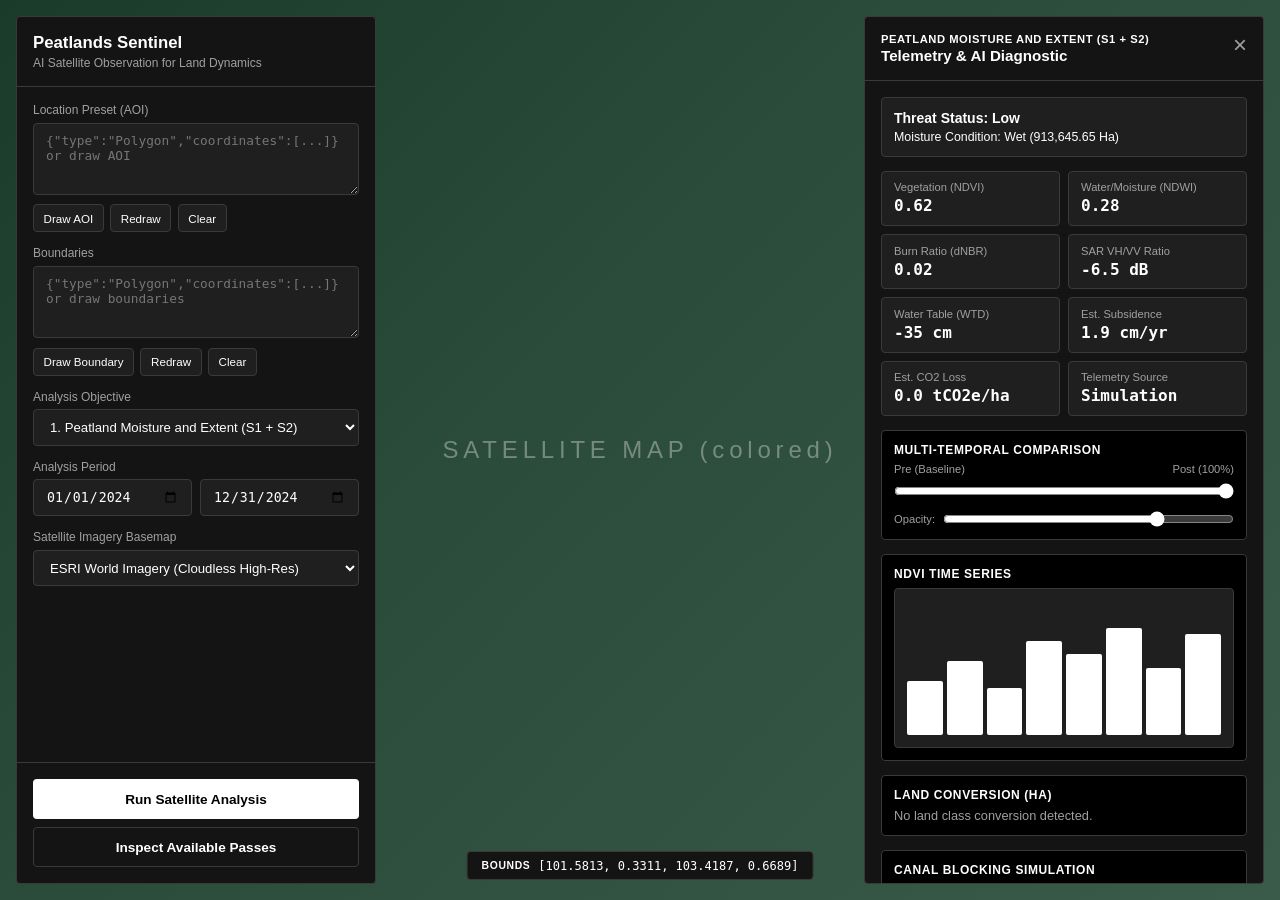
==== docs/design-mockup.html @ 5c0fe26b "docs: add frontend redesign mockup (monochrome dashboard)" ====
<!DOCTYPE html>
<html lang="en">
<head>
  <meta charset="utf-8" />
  <meta name="viewport" content="width=device-width, initial-scale=1" />
  <title>Peatlands Sentinel - Design Mockup</title>
  <style>
    :root {
      --bg: #000000;
      --panel: #141414;
      --subtle: #1f1f1f;
      --border: #3a3a3a;
      --text: #ffffff;
      --muted: #a0a0a0;
      --radius: 4px;
    }
    * { box-sizing: border-box; margin: 0; padding: 0; }
    html, body { height: 100%; width: 100%; font-family: -apple-system, BlinkMacSystemFont, "Segoe UI", Roboto, Arial, sans-serif; background: var(--bg); color: var(--text); overflow: hidden; }

    /* hide scrollbars */
    * { scrollbar-width: none; -ms-overflow-style: none; }
    *::-webkit-scrollbar { display: none; width: 0; height: 0; }

    .viewport { position: relative; width: 100vw; height: 100vh; overflow: hidden; }
    .map { position: absolute; inset: 0; z-index: 1; background: linear-gradient(135deg, #1a3a2a 0%, #2a4a3a 40%, #3a5a4a 100%); }
    .map::after { content: "SATELLITE MAP (colored)"; position: absolute; top: 50%; left: 50%; transform: translate(-50%, -50%); color: rgba(255,255,255,0.35); font-size: 1.5rem; letter-spacing: 0.2em; }

    .sidebar { position: absolute; top: 1rem; left: 1rem; bottom: 1rem; width: 360px; max-width: calc(100vw - 2rem); z-index: 20; background: var(--panel); border: 1px solid var(--border); border-radius: var(--radius); display: flex; flex-direction: column; overflow: hidden; }
    .sidebar-header { padding: 1rem; border-bottom: 1px solid var(--border); }
    .sidebar-title { font-size: 1.05rem; font-weight: 700; }
    .sidebar-sub { font-size: 0.75rem; color: var(--muted); margin-top: 0.2rem; }
    .sidebar-body { padding: 1rem; display: flex; flex-direction: column; gap: 0.875rem; overflow-y: auto; flex: 1; }
    .section { display: flex; flex-direction: column; gap: 0.35rem; }
    .label { font-size: 0.75rem; font-weight: 500; color: var(--muted); }
    .textarea { width: 100%; min-height: 72px; background: var(--subtle); border: 1px solid var(--border); color: var(--text); border-radius: var(--radius); padding: 0.55rem 0.75rem; font-size: 0.8rem; font-family: ui-monospace, monospace; resize: vertical; }
    .row { display: flex; gap: 0.5rem; align-items: center; }
    .input { width: 100%; background: var(--subtle); border: 1px solid var(--border); color: var(--text); border-radius: var(--radius); padding: 0.55rem 0.75rem; font-size: 0.825rem; }
    .select { width: 100%; background: var(--subtle); border: 1px solid var(--border); color: var(--text); border-radius: var(--radius); padding: 0.55rem 0.75rem; font-size: 0.825rem; }
    .btn-row { display: flex; gap: 0.4rem; margin-top: 0.25rem; }
    .btn { display: inline-flex; align-items: center; justify-content: center; min-height: 40px; padding: 0 1rem; font-size: 0.85rem; font-weight: 600; border-radius: var(--radius); border: none; cursor: pointer; }
    .btn-primary { background: #ffffff; color: #000000; }
    .btn-outline { background: transparent; color: var(--text); border: 1px solid var(--border); }
    .btn-sm { min-height: 28px; padding: 0 0.6rem; font-size: 0.725rem; background: var(--subtle); color: var(--text); border: 1px solid var(--border); border-radius: var(--radius); cursor: pointer; }
    .sidebar-footer { padding: 1rem; border-top: 1px solid var(--border); display: flex; flex-direction: column; gap: 0.5rem; }

    .drawer { position: absolute; top: 1rem; right: 1rem; bottom: 1rem; width: 400px; max-width: calc(100vw - 2rem); z-index: 20; background: var(--panel); border: 1px solid var(--border); border-radius: var(--radius); display: flex; flex-direction: column; overflow: hidden; }
    .drawer-header { display: flex; justify-content: space-between; align-items: flex-start; padding: 1rem; border-bottom: 1px solid var(--border); }
    .drawer-tag { font-size: 0.7rem; text-transform: uppercase; font-weight: 700; letter-spacing: 0.05em; color: var(--text); }
    .drawer-heading { font-size: 0.95rem; font-weight: 600; margin-top: 0.15rem; }
    .close-btn { background: none; border: none; color: var(--muted); font-size: 1.5rem; line-height: 1; cursor: pointer; }
    .drawer-body { padding: 1rem; display: flex; flex-direction: column; gap: 0.875rem; overflow-y: auto; flex: 1; }
    .status-banner { padding: 0.75rem; border-radius: var(--radius); background: var(--subtle); border: 1px solid var(--border); }
    .status-title { font-size: 0.875rem; font-weight: 700; }
    .status-sub { font-size: 0.775rem; color: var(--text); margin-top: 0.2rem; }
    .stats { display: grid; grid-template-columns: 1fr 1fr; gap: 0.5rem; }
    .stat { background: var(--subtle); border: 1px solid var(--border); border-radius: var(--radius); padding: 0.6rem 0.75rem; }
    .stat-label { font-size: 0.7rem; color: var(--muted); }
    .stat-value { font-size: 1rem; font-weight: 700; font-family: var(--font-mono, monospace); margin-top: 0.2rem; }
    .block { background: var(--bg); border: 1px solid var(--border); border-radius: var(--radius); padding: 0.75rem; }
    .block-title { font-size: 0.75rem; text-transform: uppercase; letter-spacing: 0.05em; font-weight: 600; margin-bottom: 0.4rem; }
    .block-text { font-size: 0.8rem; line-height: 1.45; color: var(--text); }
    .list { list-style: square; padding-left: 1.25rem; margin-top: 0.35rem; font-size: 0.775rem; color: #d4d4d4; display: flex; flex-direction: column; gap: 0.25rem; }
    .chart { background: var(--subtle); border: 1px solid var(--border); border-radius: var(--radius); padding: 0.75rem; height: 160px; display: flex; align-items: flex-end; gap: 4px; }
    .chart-bar { flex: 1; background: #ffffff; border-radius: 2px; min-height: 4px; }
    .history { background: var(--subtle); border: 1px solid var(--border); border-radius: var(--radius); padding: 0.65rem 0.75rem; display: flex; flex-direction: column; gap: 0.4rem; font-size: 0.75rem; }
    .pass-status { font-size: 0.75rem; color: var(--muted); padding: 0.25rem 0; }
    .coords-pill { position: absolute; bottom: 1.25rem; left: 50%; transform: translateX(-50%); z-index: 20; background: var(--panel); border: 1px solid var(--border); padding: 0.4rem 0.875rem; border-radius: var(--radius); display: flex; align-items: center; gap: 0.5rem; pointer-events: none; font-size: 0.75rem; }

    @media (max-width: 900px) {
      .sidebar, .drawer { position: absolute; top: auto; bottom: 1rem; left: 0.5rem; right: 0.5rem; width: auto; max-height: 50vh; }
      .drawer { right: 0.5rem; }
    }
  </style>
</head>
<body>
  <div class="viewport">
    <div class="map"></div>

    <aside class="sidebar">
      <div class="sidebar-header">
        <div class="sidebar-title">Peatlands Sentinel</div>
        <div class="sidebar-sub">AI Satellite Observation for Land Dynamics</div>
      </div>
      <div class="sidebar-body">
        <div class="section">
          <div class="label">Location Preset (AOI)</div>
          <textarea class="textarea" placeholder='{"type":"Polygon","coordinates":[...]} or draw AOI'></textarea>
          <div class="btn-row">
            <button class="btn-sm">Draw AOI</button>
            <button class="btn-sm">Redraw</button>
            <button class="btn-sm">Clear</button>
          </div>
        </div>
        <div class="section">
          <div class="label">Boundaries</div>
          <textarea class="textarea" placeholder='{"type":"Polygon","coordinates":[...]} or draw boundaries'></textarea>
          <div class="btn-row">
            <button class="btn-sm">Draw Boundary</button>
            <button class="btn-sm">Redraw</button>
            <button class="btn-sm">Clear</button>
          </div>
        </div>
        <div class="section">
          <div class="label">Analysis Objective</div>
          <select class="select">
            <option>1. Peatland Moisture and Extent (S1 + S2)</option>
            <option>2. Peat Topography and Slope (Copernicus DEM)</option>
            <option>3. Forest to Bare Land (Deforestation)</option>
            <option>4. Forest to Mining Excavation</option>
            <option>5. Forest to Oil Palm Plantation</option>
            <option>6. Deforestation Expansion Tracking</option>
            <option>7. Deforestation Reclamation Monitoring</option>
            <option>8. Bare Land to Vegetation Succession</option>
            <option>9. Wildfire Susceptibility and Burn Severity (dNBR)</option>
            <option>10. Water Dynamics and Peat Canals (MNDWI)</option>
          </select>
        </div>
        <div class="section">
          <div class="label">Analysis Period</div>
          <div class="row">
            <input class="input" type="date" value="2024-01-01" />
            <input class="input" type="date" value="2024-12-31" />
          </div>
        </div>
        <div class="section">
          <div class="label">Satellite Imagery Basemap</div>
          <select class="select">
            <option>ESRI World Imagery (Cloudless High-Res)</option>
            <option>Sentinel-2 True Color</option>
            <option>Sentinel-2 False Color</option>
            <option>OpenStreetMap</option>
          </select>
        </div>
      </div>
      <div class="sidebar-footer">
        <button class="btn btn-primary">Run Satellite Analysis</button>
        <button class="btn btn-outline">Inspect Available Passes</button>
      </div>
    </aside>

    <aside class="drawer">
      <div class="drawer-header">
        <div>
          <div class="drawer-tag">Peatland Moisture and Extent (S1 + S2)</div>
          <div class="drawer-heading">Telemetry &amp; AI Diagnostic</div>
        </div>
        <button class="close-btn">&times;</button>
      </div>
      <div class="drawer-body">
        <div class="status-banner">
          <div class="status-title">Threat Status: Low</div>
          <div class="status-sub">Moisture Condition: Wet (913,645.65 Ha)</div>
        </div>
        <div class="stats">
          <div class="stat"><div class="stat-label">Vegetation (NDVI)</div><div class="stat-value">0.62</div></div>
          <div class="stat"><div class="stat-label">Water/Moisture (NDWI)</div><div class="stat-value">0.28</div></div>
          <div class="stat"><div class="stat-label">Burn Ratio (dNBR)</div><div class="stat-value">0.02</div></div>
          <div class="stat"><div class="stat-label">SAR VH/VV Ratio</div><div class="stat-value">-6.5 dB</div></div>
          <div class="stat"><div class="stat-label">Water Table (WTD)</div><div class="stat-value">-35 cm</div></div>
          <div class="stat"><div class="stat-label">Est. Subsidence</div><div class="stat-value">1.9 cm/yr</div></div>
          <div class="stat"><div class="stat-label">Est. CO2 Loss</div><div class="stat-value">0.0 tCO2e/ha</div></div>
          <div class="stat"><div class="stat-label">Telemetry Source</div><div class="stat-value">Simulation</div></div>
        </div>
        <div class="block">
          <div class="block-title">Multi-Temporal Comparison</div>
          <div class="row" style="justify-content: space-between; font-size: 0.7rem; color: var(--muted); margin-bottom: 0.25rem;">
            <span>Pre (Baseline)</span><span>Post (100%)</span>
          </div>
          <input type="range" min="0" max="100" value="100" style="width: 100%; accent-color: #ffffff; margin-top: 0.25rem;" />
          <div style="display: flex; align-items: center; gap: 0.5rem; margin-top: 0.5rem;">
            <span style="font-size: 0.7rem; color: var(--muted);">Opacity:</span>
            <input type="range" min="0" max="100" value="75" style="flex: 1; accent-color: #ffffff;" />
          </div>
        </div>
        <div class="block">
          <div class="block-title">NDVI Time Series</div>
          <div class="chart">
            <div class="chart-bar" style="height: 40%;"></div>
            <div class="chart-bar" style="height: 55%;"></div>
            <div class="chart-bar" style="height: 35%;"></div>
            <div class="chart-bar" style="height: 70%;"></div>
            <div class="chart-bar" style="height: 60%;"></div>
            <div class="chart-bar" style="height: 80%;"></div>
            <div class="chart-bar" style="height: 50%;"></div>
            <div class="chart-bar" style="height: 75%;"></div>
          </div>
        </div>
        <div class="block">
          <div class="block-title">Land Conversion (Ha)</div>
          <p style="font-size: 0.8rem; color: var(--muted);">No land class conversion detected.</p>
        </div>
        <div class="block">
          <div class="block-title">Canal Blocking Simulation</div>
          <input type="range" min="0" max="20" value="2" style="width: 100%; accent-color: #ffffff;" />
          <div style="font-size: 0.75rem; margin-top: 0.4rem;">2 dams / 100 Ha</div>
          <p style="font-size: 0.775rem; color: var(--muted); margin-top: 0.4rem;">WTD -10 to 0 cm | 8314175.4 tCO2e/yr | 18273 dams | meets -40 cm</p>
        </div>
        <div class="block">
          <div class="block-title">Field Validation</div>
          <div style="display: flex; gap: 0.5rem;">
            <button class="btn btn-outline" style="flex:1; min-height:32px; font-size:0.725rem;">Active Fires (FIRMS)</button>
            <button class="btn btn-outline" style="flex:1; min-height:32px; font-size:0.725rem;">Live NDVI (COG)</button>
          </div>
        </div>
        <div class="block">
          <div class="block-title">AI Observation Narrative</div>
          <p class="block-text">Hydrological balance stable. Dense canopy coverage acts as a natural moisture barrier. Target peat_moisture: Canopy health remains optimal (NDVI: 0.62) with positive water retention (NDWI: 0.28).</p>
        </div>
        <div class="block">
          <div class="block-title">Field Recommendations</div>
          <ul class="list"><li>Maintain baseline environmental surveillance</li></ul>
        </div>
        <div class="pass-status">Found 4 Sentinel-2 and 4 Sentinel-1 passes</div>
        <div class="history">
          <div style="font-family: monospace; font-size: 0.75rem; font-weight: 600;">sentinel_6453f52e</div>
          <div style="font-size: 0.7rem; color: var(--muted);">2026-11-12T20:13:10Z</div>
          <div style="display: flex; justify-content: space-between; font-size: 0.75rem;">
            <span>peat_moisture</span><span>913645.65 Ha</span>
          </div>
          <div style="display: flex; gap: 0.5rem; margin-top: 0.2rem;">
            <button class="btn-sm">View</button>
            <button class="btn-sm">Export</button>
          </div>
        </div>
        <button class="btn btn-outline" style="width: 100%;">Export GIS Bundle (ZIP, XLSX, QGIS)</button>
      </div>
    </aside>

    <div class="coords-pill">
      <span style="font-size: 0.65rem; font-weight: 700; letter-spacing: 0.06em;">BOUNDS</span>
      <span style="font-family: monospace; font-size: 0.75rem;">[101.5813, 0.3311, 103.4187, 0.6689]</span>
    </div>
  </div>
</body>
</html>
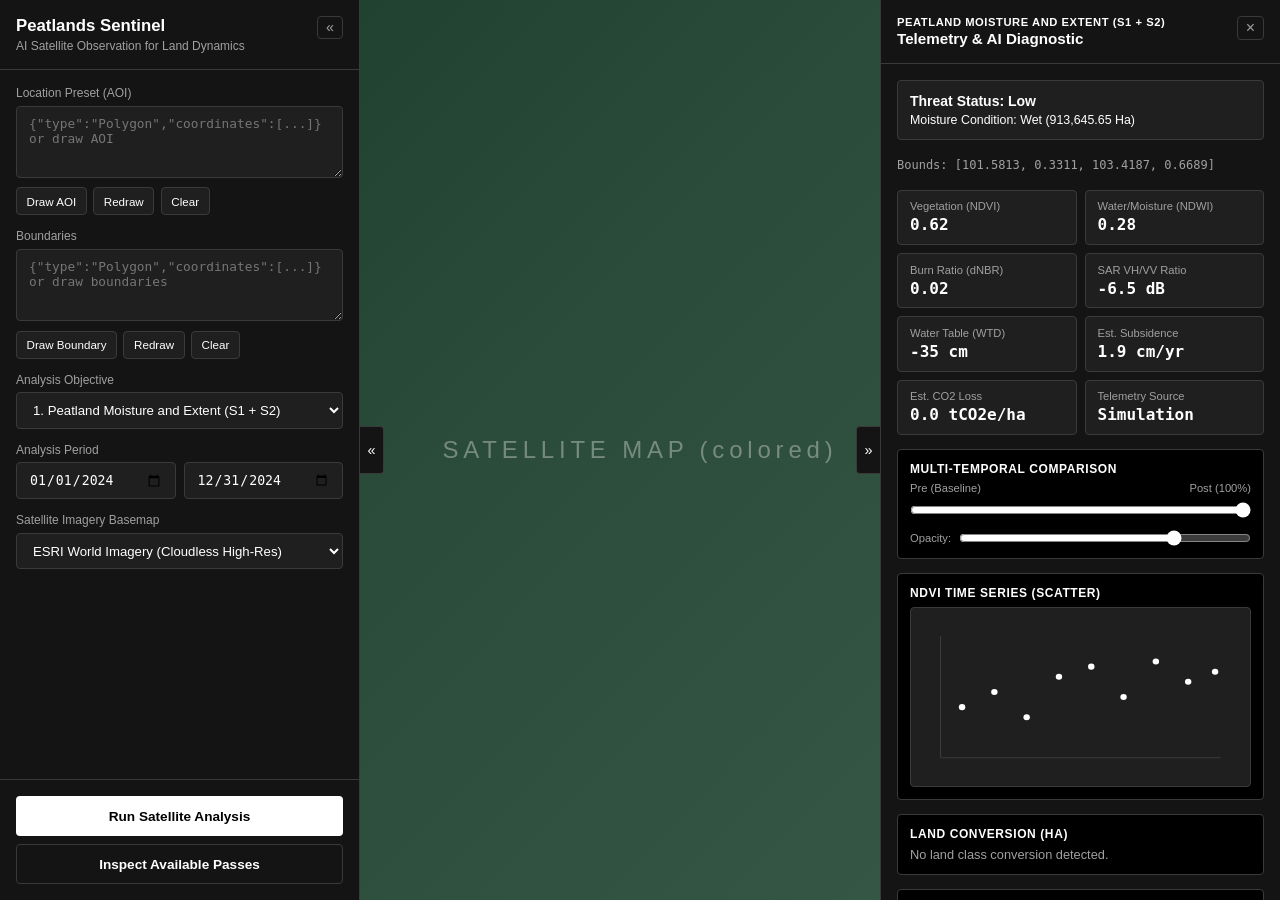
==== commit d63c2967: "docs: revise mockup (uniform colors, collapsible panels, scatter plot, flush edges, bounds moved to " ====
--- a/docs/design-mockup.html
+++ b/docs/design-mockup.html
@@ -25,10 +25,14 @@
     .map { position: absolute; inset: 0; z-index: 1; background: linear-gradient(135deg, #1a3a2a 0%, #2a4a3a 40%, #3a5a4a 100%); }
     .map::after { content: "SATELLITE MAP (colored)"; position: absolute; top: 50%; left: 50%; transform: translate(-50%, -50%); color: rgba(255,255,255,0.35); font-size: 1.5rem; letter-spacing: 0.2em; }
 
-    .sidebar { position: absolute; top: 1rem; left: 1rem; bottom: 1rem; width: 360px; max-width: calc(100vw - 2rem); z-index: 20; background: var(--panel); border: 1px solid var(--border); border-radius: var(--radius); display: flex; flex-direction: column; overflow: hidden; }
-    .sidebar-header { padding: 1rem; border-bottom: 1px solid var(--border); }
+    /* flush panels */
+    .sidebar { position: absolute; top: 0; left: 0; bottom: 0; width: 360px; max-width: calc(100vw - 2rem); z-index: 20; background: var(--panel); border-right: 1px solid var(--border); display: flex; flex-direction: column; overflow: hidden; transition: transform 0.2s ease, width 0.2s ease; }
+    .sidebar.collapsed { transform: translateX(-100%); }
+    .sidebar-header { padding: 1rem; border-bottom: 1px solid var(--border); display: flex; justify-content: space-between; align-items: flex-start; }
     .sidebar-title { font-size: 1.05rem; font-weight: 700; }
     .sidebar-sub { font-size: 0.75rem; color: var(--muted); margin-top: 0.2rem; }
+    .collapse-btn { background: none; border: 1px solid var(--border); color: var(--muted); font-size: 0.9rem; line-height: 1; padding: 0.2rem 0.5rem; border-radius: var(--radius); cursor: pointer; }
+    .collapse-btn:hover { color: var(--text); border-color: var(--text); }
     .sidebar-body { padding: 1rem; display: flex; flex-direction: column; gap: 0.875rem; overflow-y: auto; flex: 1; }
     .section { display: flex; flex-direction: column; gap: 0.35rem; }
     .label { font-size: 0.75rem; font-weight: 500; color: var(--muted); }
@@ -39,15 +43,18 @@
     .btn-row { display: flex; gap: 0.4rem; margin-top: 0.25rem; }
     .btn { display: inline-flex; align-items: center; justify-content: center; min-height: 40px; padding: 0 1rem; font-size: 0.85rem; font-weight: 600; border-radius: var(--radius); border: none; cursor: pointer; }
     .btn-primary { background: #ffffff; color: #000000; }
+    .btn-primary:hover { background: #d4d4d4; }
     .btn-outline { background: transparent; color: var(--text); border: 1px solid var(--border); }
     .btn-sm { min-height: 28px; padding: 0 0.6rem; font-size: 0.725rem; background: var(--subtle); color: var(--text); border: 1px solid var(--border); border-radius: var(--radius); cursor: pointer; }
     .sidebar-footer { padding: 1rem; border-top: 1px solid var(--border); display: flex; flex-direction: column; gap: 0.5rem; }
 
-    .drawer { position: absolute; top: 1rem; right: 1rem; bottom: 1rem; width: 400px; max-width: calc(100vw - 2rem); z-index: 20; background: var(--panel); border: 1px solid var(--border); border-radius: var(--radius); display: flex; flex-direction: column; overflow: hidden; }
+    .drawer { position: absolute; top: 0; right: 0; bottom: 0; width: 400px; max-width: calc(100vw - 2rem); z-index: 20; background: var(--panel); border-left: 1px solid var(--border); display: flex; flex-direction: column; overflow: hidden; transition: transform 0.2s ease; }
+    .drawer.collapsed { transform: translateX(100%); }
     .drawer-header { display: flex; justify-content: space-between; align-items: flex-start; padding: 1rem; border-bottom: 1px solid var(--border); }
     .drawer-tag { font-size: 0.7rem; text-transform: uppercase; font-weight: 700; letter-spacing: 0.05em; color: var(--text); }
     .drawer-heading { font-size: 0.95rem; font-weight: 600; margin-top: 0.15rem; }
-    .close-btn { background: none; border: none; color: var(--muted); font-size: 1.5rem; line-height: 1; cursor: pointer; }
+    .close-btn { background: none; border: 1px solid var(--border); color: var(--muted); font-size: 1rem; line-height: 1; padding: 0.2rem 0.5rem; border-radius: var(--radius); cursor: pointer; }
+    .close-btn:hover { color: var(--text); border-color: var(--text); }
     .drawer-body { padding: 1rem; display: flex; flex-direction: column; gap: 0.875rem; overflow-y: auto; flex: 1; }
     .status-banner { padding: 0.75rem; border-radius: var(--radius); background: var(--subtle); border: 1px solid var(--border); }
     .status-title { font-size: 0.875rem; font-weight: 700; }
@@ -55,20 +62,26 @@
     .stats { display: grid; grid-template-columns: 1fr 1fr; gap: 0.5rem; }
     .stat { background: var(--subtle); border: 1px solid var(--border); border-radius: var(--radius); padding: 0.6rem 0.75rem; }
     .stat-label { font-size: 0.7rem; color: var(--muted); }
-    .stat-value { font-size: 1rem; font-weight: 700; font-family: var(--font-mono, monospace); margin-top: 0.2rem; }
+    .stat-value { font-size: 1rem; font-weight: 700; font-family: ui-monospace, monospace; margin-top: 0.2rem; }
     .block { background: var(--bg); border: 1px solid var(--border); border-radius: var(--radius); padding: 0.75rem; }
     .block-title { font-size: 0.75rem; text-transform: uppercase; letter-spacing: 0.05em; font-weight: 600; margin-bottom: 0.4rem; }
     .block-text { font-size: 0.8rem; line-height: 1.45; color: var(--text); }
     .list { list-style: square; padding-left: 1.25rem; margin-top: 0.35rem; font-size: 0.775rem; color: #d4d4d4; display: flex; flex-direction: column; gap: 0.25rem; }
-    .chart { background: var(--subtle); border: 1px solid var(--border); border-radius: var(--radius); padding: 0.75rem; height: 160px; display: flex; align-items: flex-end; gap: 4px; }
-    .chart-bar { flex: 1; background: #ffffff; border-radius: 2px; min-height: 4px; }
+    .scatter { background: var(--subtle); border: 1px solid var(--border); border-radius: var(--radius); padding: 0.5rem; height: 180px; }
+    .scatter svg { width: 100%; height: 100%; }
     .history { background: var(--subtle); border: 1px solid var(--border); border-radius: var(--radius); padding: 0.65rem 0.75rem; display: flex; flex-direction: column; gap: 0.4rem; font-size: 0.75rem; }
     .pass-status { font-size: 0.75rem; color: var(--muted); padding: 0.25rem 0; }
-    .coords-pill { position: absolute; bottom: 1.25rem; left: 50%; transform: translateX(-50%); z-index: 20; background: var(--panel); border: 1px solid var(--border); padding: 0.4rem 0.875rem; border-radius: var(--radius); display: flex; align-items: center; gap: 0.5rem; pointer-events: none; font-size: 0.75rem; }
+    .bounds-line { font-size: 0.75rem; color: var(--muted); font-family: ui-monospace, monospace; padding: 0.25rem 0; }
+
+    .edge-toggle { position: absolute; top: 50%; transform: translateY(-50%); z-index: 25; background: var(--panel); border: 1px solid var(--border); color: var(--text); width: 24px; height: 48px; border-radius: var(--radius); cursor: pointer; font-size: 0.9rem; display: flex; align-items: center; justify-content: center; }
+    .edge-toggle.left { left: 360px; border-left: none; border-top-left-radius: 0; border-bottom-left-radius: 0; }
+    .edge-toggle.right { right: 400px; border-right: none; border-top-right-radius: 0; border-bottom-right-radius: 0; }
+    .sidebar.collapsed ~ .edge-toggle.left { left: 0; }
+    .drawer.collapsed ~ .edge-toggle.right { right: 0; }
 
     @media (max-width: 900px) {
-      .sidebar, .drawer { position: absolute; top: auto; bottom: 1rem; left: 0.5rem; right: 0.5rem; width: auto; max-height: 50vh; }
-      .drawer { right: 0.5rem; }
+      .sidebar, .drawer { position: absolute; top: auto; bottom: 0; left: 0; right: 0; width: auto; max-height: 50vh; }
+      .edge-toggle { display: none; }
     }
   </style>
 </head>
@@ -76,10 +89,13 @@
   <div class="viewport">
     <div class="map"></div>
 
-    <aside class="sidebar">
+    <aside class="sidebar" id="sidebar">
       <div class="sidebar-header">
-        <div class="sidebar-title">Peatlands Sentinel</div>
-        <div class="sidebar-sub">AI Satellite Observation for Land Dynamics</div>
+        <div>
+          <div class="sidebar-title">Peatlands Sentinel</div>
+          <div class="sidebar-sub">AI Satellite Observation for Land Dynamics</div>
+        </div>
+        <button class="collapse-btn" onclick="document.getElementById('sidebar').classList.toggle('collapsed'); syncToggles();">&laquo;</button>
       </div>
       <div class="sidebar-body">
         <div class="section">
@@ -137,20 +153,22 @@
         <button class="btn btn-outline">Inspect Available Passes</button>
       </div>
     </aside>
-
-    <aside class="drawer">
+    <button class="edge-toggle left" id="toggleLeft" onclick="document.getElementById('sidebar').classList.toggle('collapsed'); syncToggles();">&laquo;</button>
+
+    <aside class="drawer" id="drawer">
       <div class="drawer-header">
         <div>
           <div class="drawer-tag">Peatland Moisture and Extent (S1 + S2)</div>
           <div class="drawer-heading">Telemetry &amp; AI Diagnostic</div>
         </div>
-        <button class="close-btn">&times;</button>
+        <button class="close-btn" onclick="document.getElementById('drawer').classList.toggle('collapsed'); syncToggles();">&times;</button>
       </div>
       <div class="drawer-body">
         <div class="status-banner">
           <div class="status-title">Threat Status: Low</div>
           <div class="status-sub">Moisture Condition: Wet (913,645.65 Ha)</div>
         </div>
+        <div class="bounds-line">Bounds: [101.5813, 0.3311, 103.4187, 0.6689]</div>
         <div class="stats">
           <div class="stat"><div class="stat-label">Vegetation (NDVI)</div><div class="stat-value">0.62</div></div>
           <div class="stat"><div class="stat-label">Water/Moisture (NDWI)</div><div class="stat-value">0.28</div></div>
@@ -163,7 +181,7 @@
         </div>
         <div class="block">
           <div class="block-title">Multi-Temporal Comparison</div>
-          <div class="row" style="justify-content: space-between; font-size: 0.7rem; color: var(--muted); margin-bottom: 0.25rem;">
+          <div style="display: flex; justify-content: space-between; font-size: 0.7rem; color: var(--muted); margin-bottom: 0.25rem;">
             <span>Pre (Baseline)</span><span>Post (100%)</span>
           </div>
           <input type="range" min="0" max="100" value="100" style="width: 100%; accent-color: #ffffff; margin-top: 0.25rem;" />
@@ -173,16 +191,21 @@
           </div>
         </div>
         <div class="block">
-          <div class="block-title">NDVI Time Series</div>
-          <div class="chart">
-            <div class="chart-bar" style="height: 40%;"></div>
-            <div class="chart-bar" style="height: 55%;"></div>
-            <div class="chart-bar" style="height: 35%;"></div>
-            <div class="chart-bar" style="height: 70%;"></div>
-            <div class="chart-bar" style="height: 60%;"></div>
-            <div class="chart-bar" style="height: 80%;"></div>
-            <div class="chart-bar" style="height: 50%;"></div>
-            <div class="chart-bar" style="height: 75%;"></div>
+          <div class="block-title">NDVI Time Series (Scatter)</div>
+          <div class="scatter">
+            <svg viewBox="0 0 300 160" preserveAspectRatio="none">
+              <line x1="20" y1="140" x2="280" y2="140" stroke="#3a3a3a" stroke-width="1" />
+              <line x1="20" y1="20" x2="20" y2="140" stroke="#3a3a3a" stroke-width="1" />
+              <circle cx="40" cy="90" r="3" fill="#ffffff" />
+              <circle cx="70" cy="75" r="3" fill="#ffffff" />
+              <circle cx="100" cy="100" r="3" fill="#ffffff" />
+              <circle cx="130" cy="60" r="3" fill="#ffffff" />
+              <circle cx="160" cy="50" r="3" fill="#ffffff" />
+              <circle cx="190" cy="80" r="3" fill="#ffffff" />
+              <circle cx="220" cy="45" r="3" fill="#ffffff" />
+              <circle cx="250" cy="65" r="3" fill="#ffffff" />
+              <circle cx="275" cy="55" r="3" fill="#ffffff" />
+            </svg>
           </div>
         </div>
         <div class="block">
@@ -225,11 +248,21 @@
         <button class="btn btn-outline" style="width: 100%;">Export GIS Bundle (ZIP, XLSX, QGIS)</button>
       </div>
     </aside>
-
-    <div class="coords-pill">
-      <span style="font-size: 0.65rem; font-weight: 700; letter-spacing: 0.06em;">BOUNDS</span>
-      <span style="font-family: monospace; font-size: 0.75rem;">[101.5813, 0.3311, 103.4187, 0.6689]</span>
-    </div>
+    <button class="edge-toggle right" id="toggleRight" onclick="document.getElementById('drawer').classList.toggle('collapsed'); syncToggles();">&raquo;</button>
+
+    <script>
+      function syncToggles() {
+        const sb = document.getElementById('sidebar');
+        const dr = document.getElementById('drawer');
+        const tl = document.getElementById('toggleLeft');
+        const tr = document.getElementById('toggleRight');
+        tl.style.left = sb.classList.contains('collapsed') ? '0px' : '360px';
+        tl.textContent = sb.classList.contains('collapsed') ? '\u00bb' : '\u00ab';
+        tr.style.right = dr.classList.contains('collapsed') ? '0px' : '400px';
+        tr.textContent = dr.classList.contains('collapsed') ? '\u00ab' : '\u00bb';
+      }
+      syncToggles();
+    </script>
   </div>
 </body>
 </html>
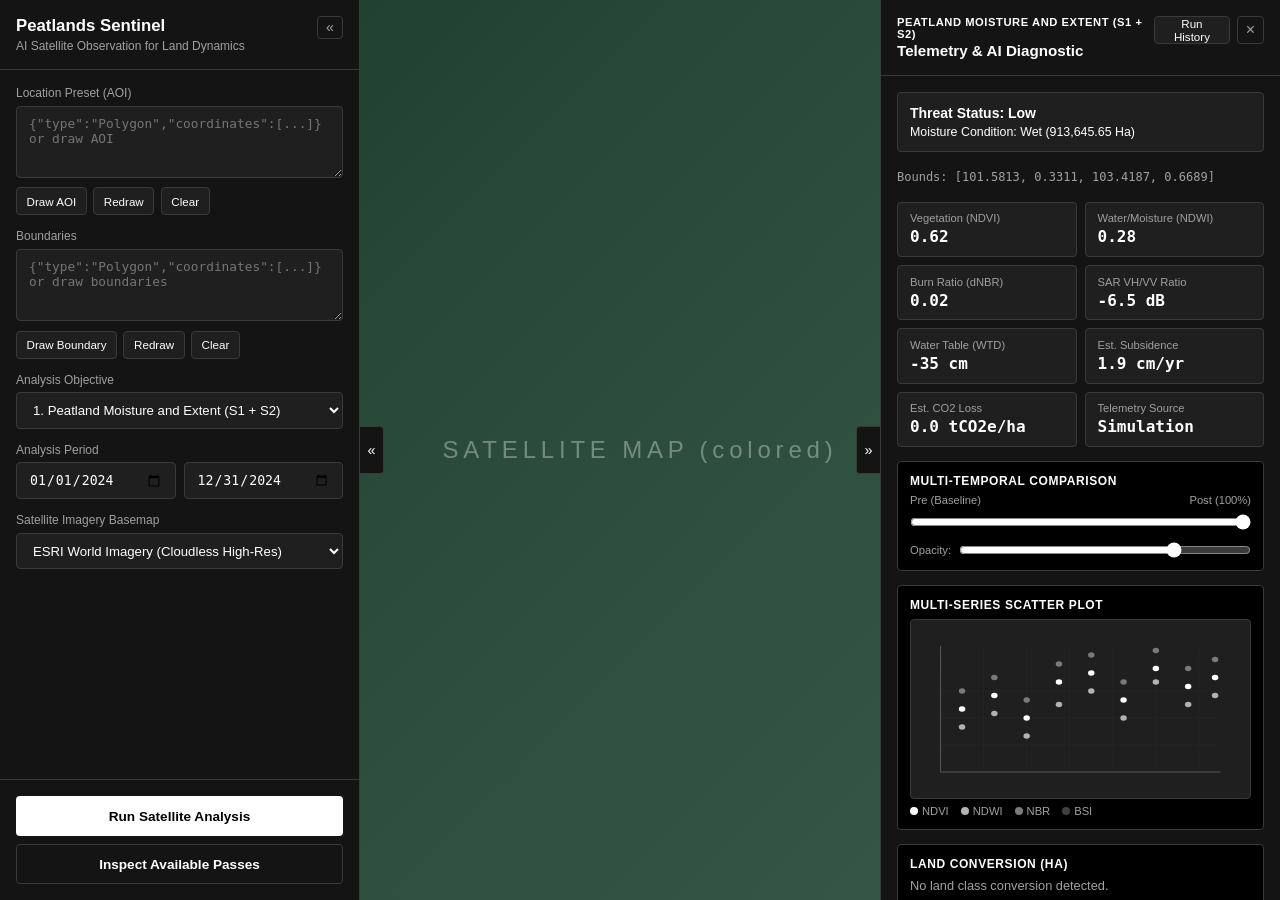
==== commit 6ff1c37b: "docs: mockup multi-series scatter with grid + history button" ====
--- a/docs/design-mockup.html
+++ b/docs/design-mockup.html
@@ -161,7 +161,10 @@
           <div class="drawer-tag">Peatland Moisture and Extent (S1 + S2)</div>
           <div class="drawer-heading">Telemetry &amp; AI Diagnostic</div>
         </div>
-        <button class="close-btn" onclick="document.getElementById('drawer').classList.toggle('collapsed'); syncToggles();">&times;</button>
+        <div style="display: flex; gap: 0.4rem;">
+          <button class="btn-sm" onclick="alert('Open Run History modal')">Run History</button>
+          <button class="close-btn" onclick="document.getElementById('drawer').classList.toggle('collapsed'); syncToggles();">&times;</button>
+        </div>
       </div>
       <div class="drawer-body">
         <div class="status-banner">
@@ -191,11 +194,26 @@
           </div>
         </div>
         <div class="block">
-          <div class="block-title">NDVI Time Series (Scatter)</div>
+          <div class="block-title">Multi-Series Scatter Plot</div>
           <div class="scatter">
-            <svg viewBox="0 0 300 160" preserveAspectRatio="none">
-              <line x1="20" y1="140" x2="280" y2="140" stroke="#3a3a3a" stroke-width="1" />
-              <line x1="20" y1="20" x2="20" y2="140" stroke="#3a3a3a" stroke-width="1" />
+            <svg viewBox="0 0 300 180" preserveAspectRatio="none">
+              <!-- grid lines -->
+              <g stroke="#2a2a2a" stroke-width="0.5">
+                <line x1="20" y1="40" x2="280" y2="40" />
+                <line x1="20" y1="70" x2="280" y2="70" />
+                <line x1="20" y1="100" x2="280" y2="100" />
+                <line x1="20" y1="130" x2="280" y2="130" />
+                <line x1="20" y1="160" x2="280" y2="160" />
+                <line x1="60" y1="20" x2="60" y2="160" />
+                <line x1="100" y1="20" x2="100" y2="160" />
+                <line x1="140" y1="20" x2="140" y2="160" />
+                <line x1="180" y1="20" x2="180" y2="160" />
+                <line x1="220" y1="20" x2="220" y2="160" />
+                <line x1="260" y1="20" x2="260" y2="160" />
+              </g>
+              <line x1="20" y1="160" x2="280" y2="160" stroke="#555" stroke-width="1" />
+              <line x1="20" y1="20" x2="20" y2="160" stroke="#555" stroke-width="1" />
+              <!-- series: NDVI (white), NDWI (light gray), NBR (mid gray), BSI (dark gray) -->
               <circle cx="40" cy="90" r="3" fill="#ffffff" />
               <circle cx="70" cy="75" r="3" fill="#ffffff" />
               <circle cx="100" cy="100" r="3" fill="#ffffff" />
@@ -205,7 +223,33 @@
               <circle cx="220" cy="45" r="3" fill="#ffffff" />
               <circle cx="250" cy="65" r="3" fill="#ffffff" />
               <circle cx="275" cy="55" r="3" fill="#ffffff" />
+
+              <circle cx="40" cy="110" r="3" fill="#b3b3b3" />
+              <circle cx="70" cy="95" r="3" fill="#b3b3b3" />
+              <circle cx="100" cy="120" r="3" fill="#b3b3b3" />
+              <circle cx="130" cy="85" r="3" fill="#b3b3b3" />
+              <circle cx="160" cy="70" r="3" fill="#b3b3b3" />
+              <circle cx="190" cy="100" r="3" fill="#b3b3b3" />
+              <circle cx="220" cy="60" r="3" fill="#b3b3b3" />
+              <circle cx="250" cy="85" r="3" fill="#b3b3b3" />
+              <circle cx="275" cy="75" r="3" fill="#b3b3b3" />
+
+              <circle cx="40" cy="70" r="3" fill="#7a7a7a" />
+              <circle cx="70" cy="55" r="3" fill="#7a7a7a" />
+              <circle cx="100" cy="80" r="3" fill="#7a7a7a" />
+              <circle cx="130" cy="40" r="3" fill="#7a7a7a" />
+              <circle cx="160" cy="30" r="3" fill="#7a7a7a" />
+              <circle cx="190" cy="60" r="3" fill="#7a7a7a" />
+              <circle cx="220" cy="25" r="3" fill="#7a7a7a" />
+              <circle cx="250" cy="45" r="3" fill="#7a7a7a" />
+              <circle cx="275" cy="35" r="3" fill="#7a7a7a" />
             </svg>
+          </div>
+          <div style="display: flex; gap: 0.75rem; margin-top: 0.4rem; font-size: 0.7rem; color: var(--muted); flex-wrap: wrap;">
+            <span><span style="display:inline-block;width:8px;height:8px;background:#ffffff;border-radius:50%;margin-right:4px;"></span>NDVI</span>
+            <span><span style="display:inline-block;width:8px;height:8px;background:#b3b3b3;border-radius:50%;margin-right:4px;"></span>NDWI</span>
+            <span><span style="display:inline-block;width:8px;height:8px;background:#7a7a7a;border-radius:50%;margin-right:4px;"></span>NBR</span>
+            <span><span style="display:inline-block;width:8px;height:8px;background:#404040;border-radius:50%;margin-right:4px;"></span>BSI</span>
           </div>
         </div>
         <div class="block">
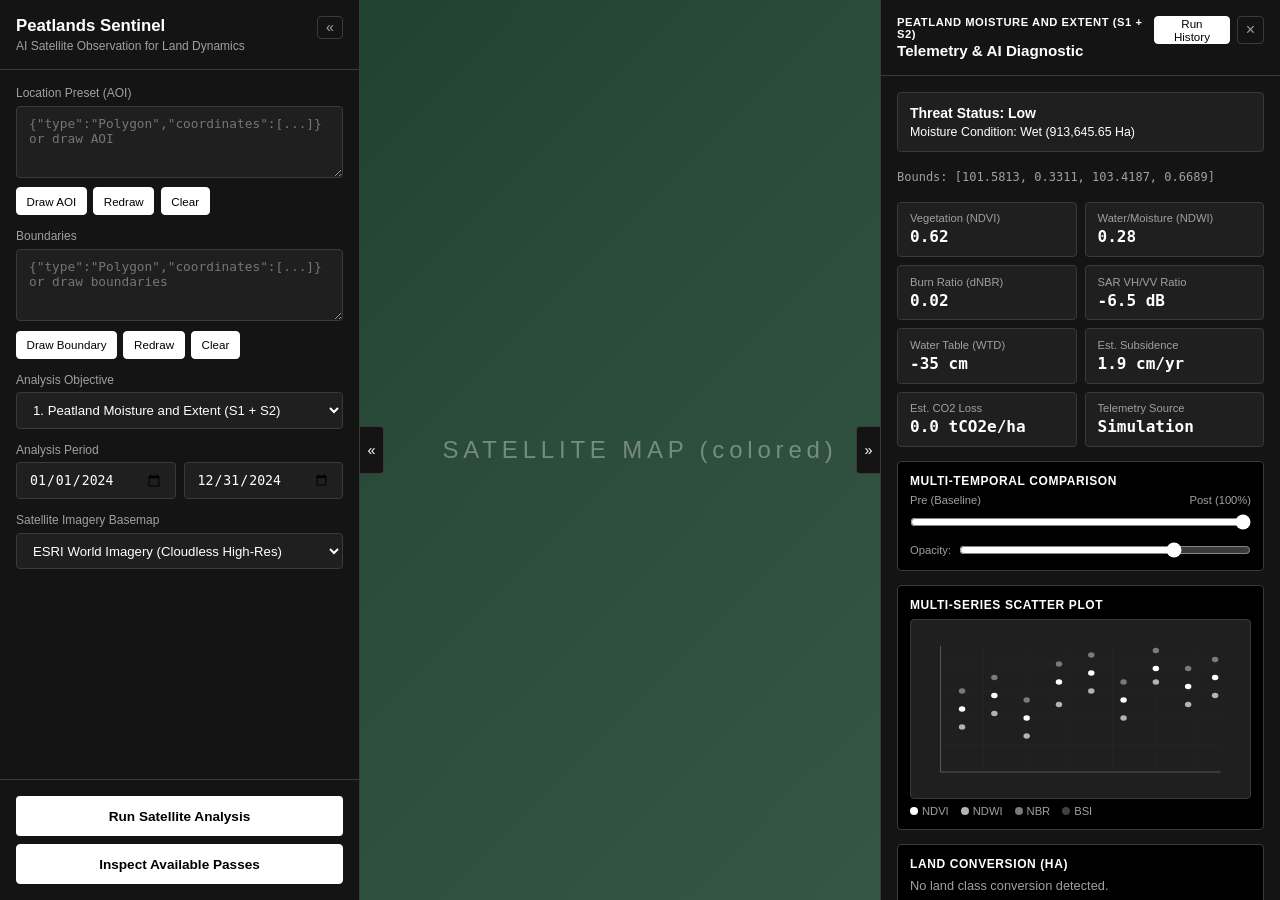
==== commit ee2216bb: "docs: mockup functional buttons white/black" ====
--- a/docs/design-mockup.html
+++ b/docs/design-mockup.html
@@ -44,8 +44,8 @@
     .btn { display: inline-flex; align-items: center; justify-content: center; min-height: 40px; padding: 0 1rem; font-size: 0.85rem; font-weight: 600; border-radius: var(--radius); border: none; cursor: pointer; }
     .btn-primary { background: #ffffff; color: #000000; }
     .btn-primary:hover { background: #d4d4d4; }
-    .btn-outline { background: transparent; color: var(--text); border: 1px solid var(--border); }
-    .btn-sm { min-height: 28px; padding: 0 0.6rem; font-size: 0.725rem; background: var(--subtle); color: var(--text); border: 1px solid var(--border); border-radius: var(--radius); cursor: pointer; }
+    .btn-outline { background: #ffffff; color: #000000; border: 1px solid #ffffff; }
+    .btn-sm { min-height: 28px; padding: 0 0.6rem; font-size: 0.725rem; background: #ffffff; color: #000000; border: 1px solid #ffffff; border-radius: var(--radius); cursor: pointer; }
     .sidebar-footer { padding: 1rem; border-top: 1px solid var(--border); display: flex; flex-direction: column; gap: 0.5rem; }
 
     .drawer { position: absolute; top: 0; right: 0; bottom: 0; width: 400px; max-width: calc(100vw - 2rem); z-index: 20; background: var(--panel); border-left: 1px solid var(--border); display: flex; flex-direction: column; overflow: hidden; transition: transform 0.2s ease; }
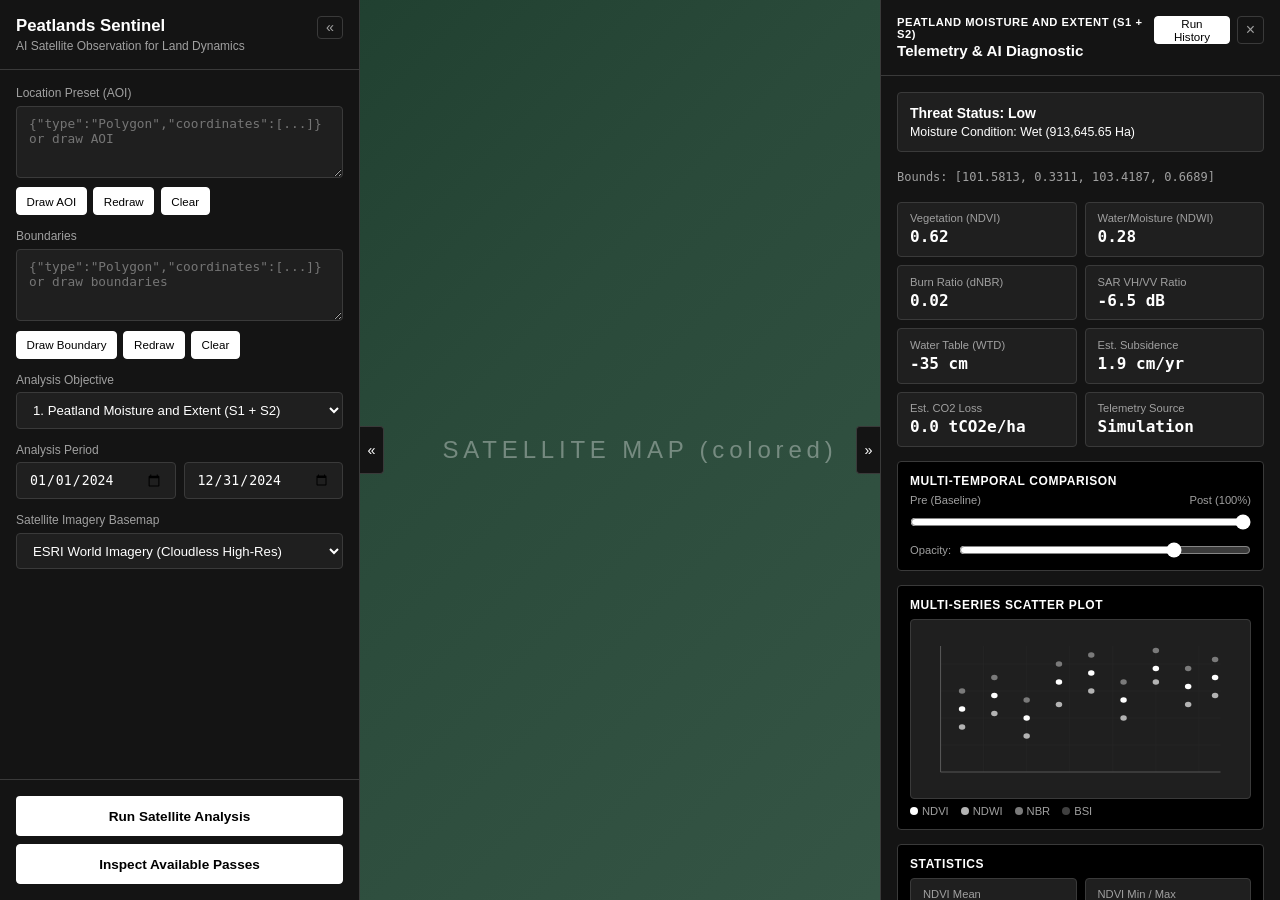
==== commit 7196508a: "docs: add statistics block below scatter plot in mockup" ====
--- a/docs/design-mockup.html
+++ b/docs/design-mockup.html
@@ -253,6 +253,21 @@
           </div>
         </div>
         <div class="block">
+          <div class="block-title">Statistics</div>
+          <div class="stats">
+            <div class="stat"><div class="stat-label">NDVI Mean</div><div class="stat-value">0.62</div></div>
+            <div class="stat"><div class="stat-label">NDVI Min / Max</div><div class="stat-value">0.42 / 0.80</div></div>
+            <div class="stat"><div class="stat-label">NDWI Mean</div><div class="stat-value">0.28</div></div>
+            <div class="stat"><div class="stat-label">NDWI Min / Max</div><div class="stat-value">0.05 / 0.55</div></div>
+            <div class="stat"><div class="stat-label">NBR Mean</div><div class="stat-value">0.55</div></div>
+            <div class="stat"><div class="stat-label">NBR Min / Max</div><div class="stat-value">0.10 / 0.72</div></div>
+            <div class="stat"><div class="stat-label">BSI Mean</div><div class="stat-value">-0.22</div></div>
+            <div class="stat"><div class="stat-label">BSI Min / Max</div><div class="stat-value">-0.45 / 0.12</div></div>
+            <div class="stat"><div class="stat-label">Std Dev (NDVI)</div><div class="stat-value">0.12</div></div>
+            <div class="stat"><div class="stat-label">Sample Count (n)</div><div class="stat-value">128 x 128</div></div>
+          </div>
+        </div>
+        <div class="block">
           <div class="block-title">Land Conversion (Ha)</div>
           <p style="font-size: 0.8rem; color: var(--muted);">No land class conversion detected.</p>
         </div>
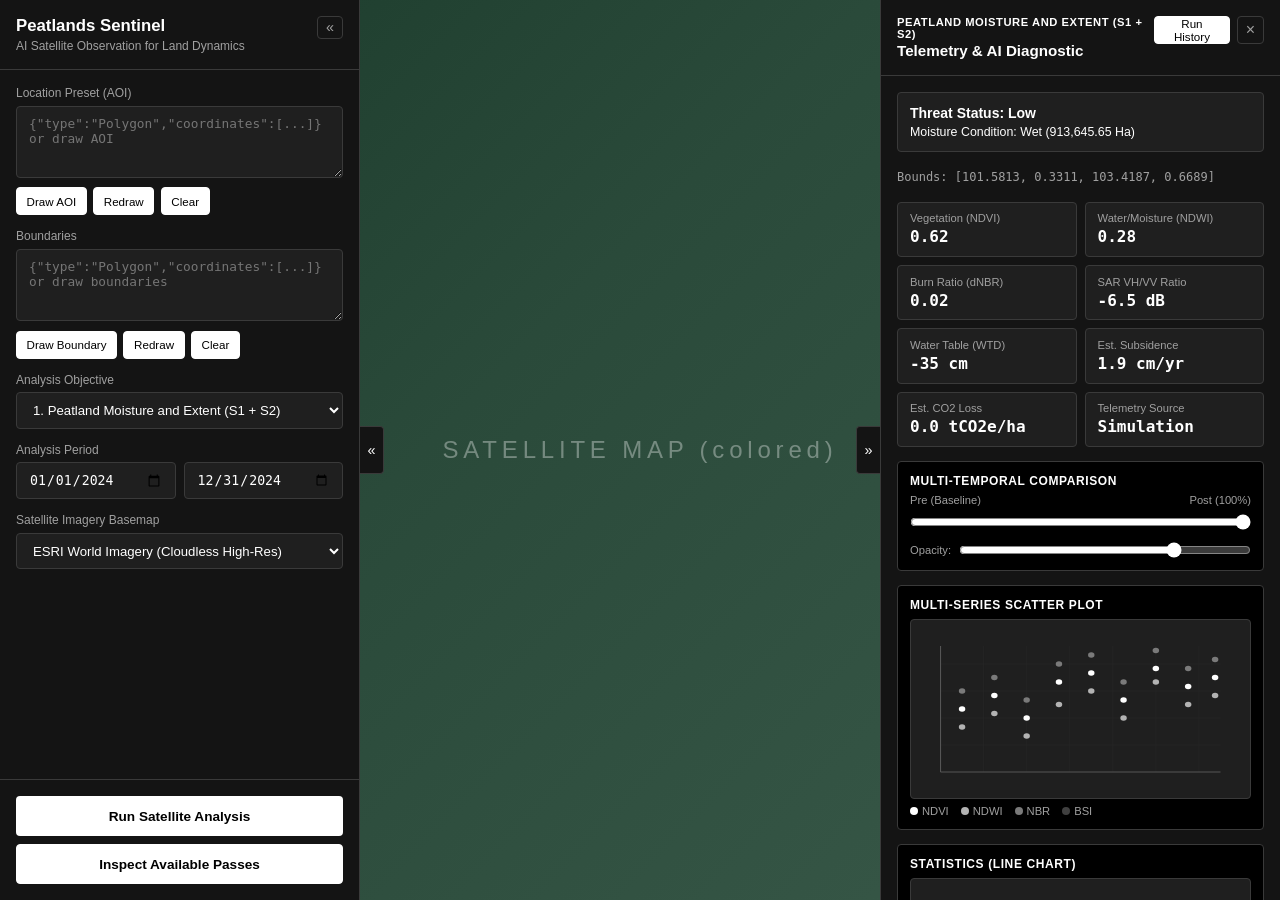
==== commit 8d23b2fd: "docs: mockup statistics as line chart with grid" ====
--- a/docs/design-mockup.html
+++ b/docs/design-mockup.html
@@ -253,18 +253,35 @@
           </div>
         </div>
         <div class="block">
-          <div class="block-title">Statistics</div>
-          <div class="stats">
-            <div class="stat"><div class="stat-label">NDVI Mean</div><div class="stat-value">0.62</div></div>
-            <div class="stat"><div class="stat-label">NDVI Min / Max</div><div class="stat-value">0.42 / 0.80</div></div>
-            <div class="stat"><div class="stat-label">NDWI Mean</div><div class="stat-value">0.28</div></div>
-            <div class="stat"><div class="stat-label">NDWI Min / Max</div><div class="stat-value">0.05 / 0.55</div></div>
-            <div class="stat"><div class="stat-label">NBR Mean</div><div class="stat-value">0.55</div></div>
-            <div class="stat"><div class="stat-label">NBR Min / Max</div><div class="stat-value">0.10 / 0.72</div></div>
-            <div class="stat"><div class="stat-label">BSI Mean</div><div class="stat-value">-0.22</div></div>
-            <div class="stat"><div class="stat-label">BSI Min / Max</div><div class="stat-value">-0.45 / 0.12</div></div>
-            <div class="stat"><div class="stat-label">Std Dev (NDVI)</div><div class="stat-value">0.12</div></div>
-            <div class="stat"><div class="stat-label">Sample Count (n)</div><div class="stat-value">128 x 128</div></div>
+          <div class="block-title">Statistics (Line Chart)</div>
+          <div class="scatter">
+            <svg viewBox="0 0 300 180" preserveAspectRatio="none">
+              <g stroke="#2a2a2a" stroke-width="0.5">
+                <line x1="20" y1="40" x2="280" y2="40" />
+                <line x1="20" y1="70" x2="280" y2="70" />
+                <line x1="20" y1="100" x2="280" y2="100" />
+                <line x1="20" y1="130" x2="280" y2="130" />
+                <line x1="20" y1="160" x2="280" y2="160" />
+                <line x1="60" y1="20" x2="60" y2="160" />
+                <line x1="100" y1="20" x2="100" y2="160" />
+                <line x1="140" y1="20" x2="140" y2="160" />
+                <line x1="180" y1="20" x2="180" y2="160" />
+                <line x1="220" y1="20" x2="220" y2="160" />
+                <line x1="260" y1="20" x2="260" y2="160" />
+              </g>
+              <line x1="20" y1="160" x2="280" y2="160" stroke="#555" stroke-width="1" />
+              <line x1="20" y1="20" x2="20" y2="160" stroke="#555" stroke-width="1" />
+              <polyline points="40,90 70,75 100,100 130,60 160,50 190,80 220,45 250,65 275,55" fill="none" stroke="#ffffff" stroke-width="1.5" />
+              <polyline points="40,110 70,95 100,120 130,85 160,70 190,100 220,60 250,85 275,75" fill="none" stroke="#b3b3b3" stroke-width="1.5" />
+              <polyline points="40,70 70,55 100,80 130,40 160,30 190,60 220,25 250,45 275,35" fill="none" stroke="#7a7a7a" stroke-width="1.5" />
+              <polyline points="40,130 70,115 100,140 130,105 160,95 190,125 220,85 250,110 275,100" fill="none" stroke="#404040" stroke-width="1.5" />
+            </svg>
+          </div>
+          <div style="display: flex; gap: 0.75rem; margin-top: 0.4rem; font-size: 0.7rem; color: var(--muted); flex-wrap: wrap;">
+            <span><span style="display:inline-block;width:12px;height:2px;background:#ffffff;margin-right:4px;vertical-align:middle;"></span>NDVI</span>
+            <span><span style="display:inline-block;width:12px;height:2px;background:#b3b3b3;margin-right:4px;vertical-align:middle;"></span>NDWI</span>
+            <span><span style="display:inline-block;width:12px;height:2px;background:#7a7a7a;margin-right:4px;vertical-align:middle;"></span>NBR</span>
+            <span><span style="display:inline-block;width:12px;height:2px;background:#404040;margin-right:4px;vertical-align:middle;"></span>BSI</span>
           </div>
         </div>
         <div class="block">
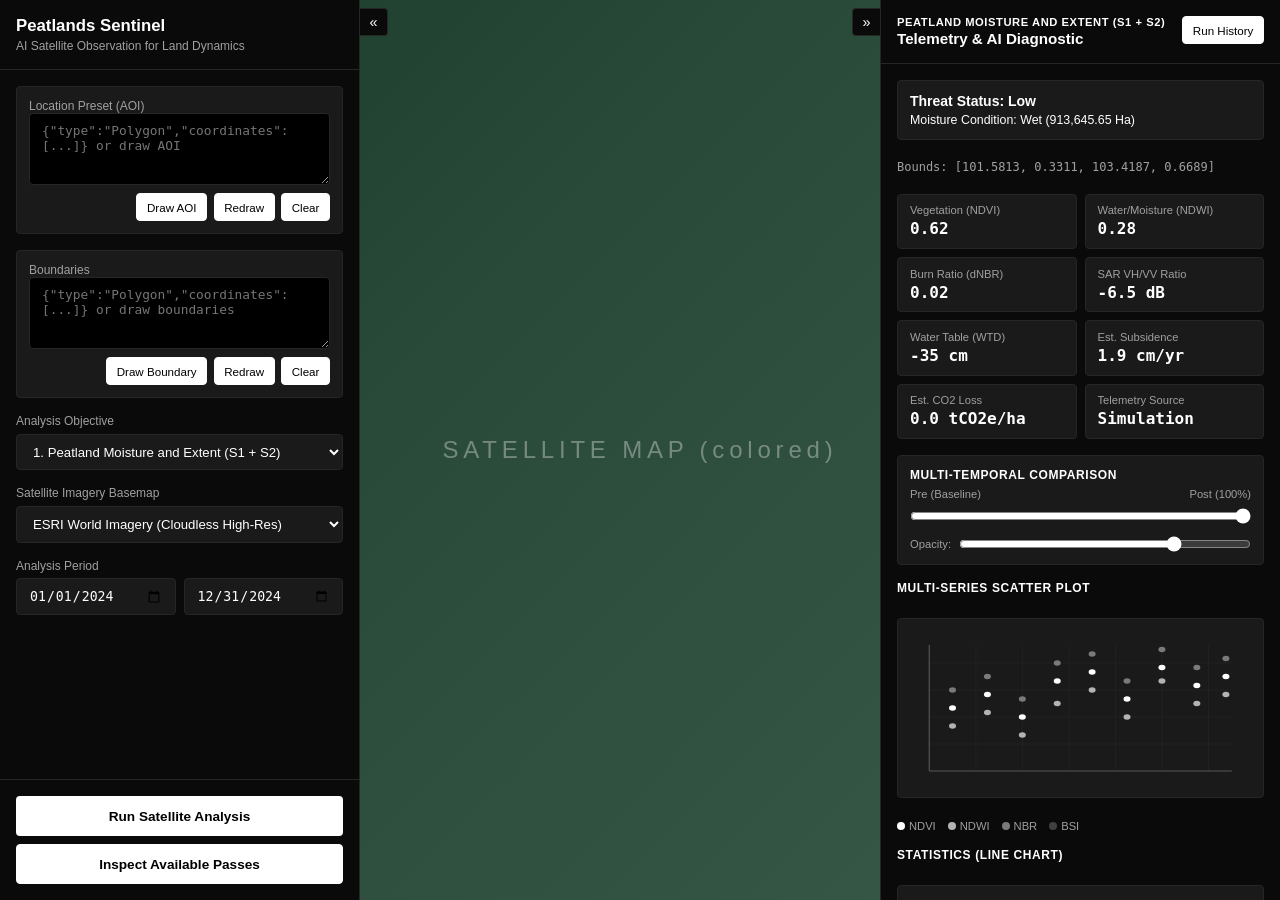
==== commit c5be0a38: "feat: implement monochrome dashboard layout (sidebar + drawer) per mockup" ====
--- a/docs/design-mockup.html
+++ b/docs/design-mockup.html
@@ -7,9 +7,9 @@
   <style>
     :root {
       --bg: #000000;
-      --panel: #141414;
-      --subtle: #1f1f1f;
-      --border: #3a3a3a;
+      --panel: #0a0a0a;
+      --subtle: #1a1a1a;
+      --border: #262626;
       --text: #ffffff;
       --muted: #a0a0a0;
       --radius: 4px;
@@ -31,21 +31,21 @@
     .sidebar-header { padding: 1rem; border-bottom: 1px solid var(--border); display: flex; justify-content: space-between; align-items: flex-start; }
     .sidebar-title { font-size: 1.05rem; font-weight: 700; }
     .sidebar-sub { font-size: 0.75rem; color: var(--muted); margin-top: 0.2rem; }
-    .collapse-btn { background: none; border: 1px solid var(--border); color: var(--muted); font-size: 0.9rem; line-height: 1; padding: 0.2rem 0.5rem; border-radius: var(--radius); cursor: pointer; }
+    .collapse-btn { background: none; border: 1px solid var(--border); color: var(--muted); font-size: 0.9rem; line-height: 1; padding: 0.2rem 0.5rem; border-radius: var(--radius); cursor: pointer; transition: background-color 0.15s ease, border-color 0.15s ease, color 0.15s ease; }
     .collapse-btn:hover { color: var(--text); border-color: var(--text); }
-    .sidebar-body { padding: 1rem; display: flex; flex-direction: column; gap: 0.875rem; overflow-y: auto; flex: 1; }
+    .sidebar-body { padding: 1rem; display: flex; flex-direction: column; gap: 1rem; overflow-y: auto; flex: 1; }
     .section { display: flex; flex-direction: column; gap: 0.35rem; }
     .label { font-size: 0.75rem; font-weight: 500; color: var(--muted); }
-    .textarea { width: 100%; min-height: 72px; background: var(--subtle); border: 1px solid var(--border); color: var(--text); border-radius: var(--radius); padding: 0.55rem 0.75rem; font-size: 0.8rem; font-family: ui-monospace, monospace; resize: vertical; }
+    .textarea { width: 100%; min-height: 72px; background: var(--bg); border: 1px solid var(--border); color: var(--text); border-radius: var(--radius); padding: 0.55rem 0.75rem; font-size: 0.8rem; font-family: ui-monospace, monospace; resize: vertical; }
     .row { display: flex; gap: 0.5rem; align-items: center; }
     .input { width: 100%; background: var(--subtle); border: 1px solid var(--border); color: var(--text); border-radius: var(--radius); padding: 0.55rem 0.75rem; font-size: 0.825rem; }
     .select { width: 100%; background: var(--subtle); border: 1px solid var(--border); color: var(--text); border-radius: var(--radius); padding: 0.55rem 0.75rem; font-size: 0.825rem; }
-    .btn-row { display: flex; gap: 0.4rem; margin-top: 0.25rem; }
-    .btn { display: inline-flex; align-items: center; justify-content: center; min-height: 40px; padding: 0 1rem; font-size: 0.85rem; font-weight: 600; border-radius: var(--radius); border: none; cursor: pointer; }
+    .btn-row { display: flex; gap: 0.4rem; margin-top: 0.25rem; justify-content: flex-end; }
+    .btn { display: inline-flex; align-items: center; justify-content: center; min-height: 40px; padding: 0 1rem; font-size: 0.85rem; font-weight: 600; border-radius: var(--radius); border: none; cursor: pointer; transition: background-color 0.15s ease, border-color 0.15s ease, color 0.15s ease, opacity 0.15s ease; }
     .btn-primary { background: #ffffff; color: #000000; }
     .btn-primary:hover { background: #d4d4d4; }
-    .btn-outline { background: #ffffff; color: #000000; border: 1px solid #ffffff; }
-    .btn-sm { min-height: 28px; padding: 0 0.6rem; font-size: 0.725rem; background: #ffffff; color: #000000; border: 1px solid #ffffff; border-radius: var(--radius); cursor: pointer; }
+    .btn-outline { background: #ffffff; color: #000000; border: 1px solid #ffffff; transition: background-color 0.15s ease, border-color 0.15s ease, color 0.15s ease, opacity 0.15s ease; }
+    .btn-sm { min-height: 28px; padding: 0 0.6rem; font-size: 0.725rem; background: #ffffff; color: #000000; border: 1px solid #ffffff; border-radius: var(--radius); cursor: pointer; transition: background-color 0.15s ease, border-color 0.15s ease, color 0.15s ease, opacity 0.15s ease; }
     .sidebar-footer { padding: 1rem; border-top: 1px solid var(--border); display: flex; flex-direction: column; gap: 0.5rem; }
 
     .drawer { position: absolute; top: 0; right: 0; bottom: 0; width: 400px; max-width: calc(100vw - 2rem); z-index: 20; background: var(--panel); border-left: 1px solid var(--border); display: flex; flex-direction: column; overflow: hidden; transition: transform 0.2s ease; }
@@ -53,9 +53,9 @@
     .drawer-header { display: flex; justify-content: space-between; align-items: flex-start; padding: 1rem; border-bottom: 1px solid var(--border); }
     .drawer-tag { font-size: 0.7rem; text-transform: uppercase; font-weight: 700; letter-spacing: 0.05em; color: var(--text); }
     .drawer-heading { font-size: 0.95rem; font-weight: 600; margin-top: 0.15rem; }
-    .close-btn { background: none; border: 1px solid var(--border); color: var(--muted); font-size: 1rem; line-height: 1; padding: 0.2rem 0.5rem; border-radius: var(--radius); cursor: pointer; }
+    .close-btn { background: none; border: 1px solid var(--border); color: var(--muted); font-size: 1rem; line-height: 1; padding: 0.2rem 0.5rem; border-radius: var(--radius); cursor: pointer; transition: background-color 0.15s ease, border-color 0.15s ease, color 0.15s ease; }
     .close-btn:hover { color: var(--text); border-color: var(--text); }
-    .drawer-body { padding: 1rem; display: flex; flex-direction: column; gap: 0.875rem; overflow-y: auto; flex: 1; }
+    .drawer-body { padding: 1rem; display: flex; flex-direction: column; gap: 1rem; overflow-y: auto; flex: 1; }
     .status-banner { padding: 0.75rem; border-radius: var(--radius); background: var(--subtle); border: 1px solid var(--border); }
     .status-title { font-size: 0.875rem; font-weight: 700; }
     .status-sub { font-size: 0.775rem; color: var(--text); margin-top: 0.2rem; }
@@ -63,7 +63,8 @@
     .stat { background: var(--subtle); border: 1px solid var(--border); border-radius: var(--radius); padding: 0.6rem 0.75rem; }
     .stat-label { font-size: 0.7rem; color: var(--muted); }
     .stat-value { font-size: 1rem; font-weight: 700; font-family: ui-monospace, monospace; margin-top: 0.2rem; }
-    .block { background: var(--bg); border: 1px solid var(--border); border-radius: var(--radius); padding: 0.75rem; }
+    .block { background: transparent; border: none; border-radius: 0; padding: 0; }
+    .card { background: var(--subtle); border: 1px solid var(--border); border-radius: var(--radius); padding: 0.75rem; }
     .block-title { font-size: 0.75rem; text-transform: uppercase; letter-spacing: 0.05em; font-weight: 600; margin-bottom: 0.4rem; }
     .block-text { font-size: 0.8rem; line-height: 1.45; color: var(--text); }
     .list { list-style: square; padding-left: 1.25rem; margin-top: 0.35rem; font-size: 0.775rem; color: #d4d4d4; display: flex; flex-direction: column; gap: 0.25rem; }
@@ -73,7 +74,7 @@
     .pass-status { font-size: 0.75rem; color: var(--muted); padding: 0.25rem 0; }
     .bounds-line { font-size: 0.75rem; color: var(--muted); font-family: ui-monospace, monospace; padding: 0.25rem 0; }
 
-    .edge-toggle { position: absolute; top: 50%; transform: translateY(-50%); z-index: 25; background: var(--panel); border: 1px solid var(--border); color: var(--text); width: 24px; height: 48px; border-radius: var(--radius); cursor: pointer; font-size: 0.9rem; display: flex; align-items: center; justify-content: center; }
+    .edge-toggle { position: absolute; top: 0.5rem; z-index: 25; background: var(--panel); border: 1px solid var(--border); color: var(--text); width: 28px; height: 28px; border-radius: var(--radius); cursor: pointer; font-size: 0.9rem; display: flex; align-items: center; justify-content: center; transition: background-color 0.15s ease, border-color 0.15s ease, color 0.15s ease; }
     .edge-toggle.left { left: 360px; border-left: none; border-top-left-radius: 0; border-bottom-left-radius: 0; }
     .edge-toggle.right { right: 400px; border-right: none; border-top-right-radius: 0; border-bottom-right-radius: 0; }
     .sidebar.collapsed ~ .edge-toggle.left { left: 0; }
@@ -95,10 +96,9 @@
           <div class="sidebar-title">Peatlands Sentinel</div>
           <div class="sidebar-sub">AI Satellite Observation for Land Dynamics</div>
         </div>
-        <button class="collapse-btn" onclick="document.getElementById('sidebar').classList.toggle('collapsed'); syncToggles();">&laquo;</button>
       </div>
       <div class="sidebar-body">
-        <div class="section">
+        <div class="card">
           <div class="label">Location Preset (AOI)</div>
           <textarea class="textarea" placeholder='{"type":"Polygon","coordinates":[...]} or draw AOI'></textarea>
           <div class="btn-row">
@@ -107,7 +107,7 @@
             <button class="btn-sm">Clear</button>
           </div>
         </div>
-        <div class="section">
+        <div class="card">
           <div class="label">Boundaries</div>
           <textarea class="textarea" placeholder='{"type":"Polygon","coordinates":[...]} or draw boundaries'></textarea>
           <div class="btn-row">
@@ -132,13 +132,6 @@
           </select>
         </div>
         <div class="section">
-          <div class="label">Analysis Period</div>
-          <div class="row">
-            <input class="input" type="date" value="2024-01-01" />
-            <input class="input" type="date" value="2024-12-31" />
-          </div>
-        </div>
-        <div class="section">
           <div class="label">Satellite Imagery Basemap</div>
           <select class="select">
             <option>ESRI World Imagery (Cloudless High-Res)</option>
@@ -147,6 +140,13 @@
             <option>OpenStreetMap</option>
           </select>
         </div>
+        <div class="section">
+          <div class="label">Analysis Period</div>
+          <div class="row">
+            <input class="input" type="date" value="2024-01-01" />
+            <input class="input" type="date" value="2024-12-31" />
+          </div>
+        </div>
       </div>
       <div class="sidebar-footer">
         <button class="btn btn-primary">Run Satellite Analysis</button>
@@ -163,7 +163,7 @@
         </div>
         <div style="display: flex; gap: 0.4rem;">
           <button class="btn-sm" onclick="alert('Open Run History modal')">Run History</button>
-          <button class="close-btn" onclick="document.getElementById('drawer').classList.toggle('collapsed'); syncToggles();">&times;</button>
+          <!-- collapse control moved to outer edge toggle -->
         </div>
       </div>
       <div class="drawer-body">
@@ -182,7 +182,7 @@
           <div class="stat"><div class="stat-label">Est. CO2 Loss</div><div class="stat-value">0.0 tCO2e/ha</div></div>
           <div class="stat"><div class="stat-label">Telemetry Source</div><div class="stat-value">Simulation</div></div>
         </div>
-        <div class="block">
+        <div class="card">
           <div class="block-title">Multi-Temporal Comparison</div>
           <div style="display: flex; justify-content: space-between; font-size: 0.7rem; color: var(--muted); margin-bottom: 0.25rem;">
             <span>Pre (Baseline)</span><span>Post (100%)</span>
@@ -193,7 +193,6 @@
             <input type="range" min="0" max="100" value="75" style="flex: 1; accent-color: #ffffff;" />
           </div>
         </div>
-        <div class="block">
           <div class="block-title">Multi-Series Scatter Plot</div>
           <div class="scatter">
             <svg viewBox="0 0 300 180" preserveAspectRatio="none">
@@ -251,8 +250,6 @@
             <span><span style="display:inline-block;width:8px;height:8px;background:#7a7a7a;border-radius:50%;margin-right:4px;"></span>NBR</span>
             <span><span style="display:inline-block;width:8px;height:8px;background:#404040;border-radius:50%;margin-right:4px;"></span>BSI</span>
           </div>
-        </div>
-        <div class="block">
           <div class="block-title">Statistics (Line Chart)</div>
           <div class="scatter">
             <svg viewBox="0 0 300 180" preserveAspectRatio="none">
@@ -283,33 +280,35 @@
             <span><span style="display:inline-block;width:12px;height:2px;background:#7a7a7a;margin-right:4px;vertical-align:middle;"></span>NBR</span>
             <span><span style="display:inline-block;width:12px;height:2px;background:#404040;margin-right:4px;vertical-align:middle;"></span>BSI</span>
           </div>
-        </div>
-        <div class="block">
+        <div class="card">
           <div class="block-title">Land Conversion (Ha)</div>
-          <p style="font-size: 0.8rem; color: var(--muted);">No land class conversion detected.</p>
-        </div>
-        <div class="block">
+          <div style="font-size: 0.8rem; color: var(--text);">Primary Forest to Oil Palm Plantation</div>
+          <div style="font-size: 0.85rem; font-weight: 700; color: var(--text); margin-top: 0.2rem;">74346.5 Ha</div>
+        </div>
+        <div class="card">
           <div class="block-title">Canal Blocking Simulation</div>
           <input type="range" min="0" max="20" value="2" style="width: 100%; accent-color: #ffffff;" />
           <div style="font-size: 0.75rem; margin-top: 0.4rem;">2 dams / 100 Ha</div>
-          <p style="font-size: 0.775rem; color: var(--muted); margin-top: 0.4rem;">WTD -10 to 0 cm | 8314175.4 tCO2e/yr | 18273 dams | meets -40 cm</p>
-        </div>
-        <div class="block">
+          <p style="font-size: 0.775rem; color: var(--muted); margin-top: 0.4rem;">WTD -20 to -10 cm | 676553.1 tCO2e/yr | 1487 dams | meets -40 cm</p>
+        </div>
+        <div class="card">
           <div class="block-title">Field Validation</div>
           <div style="display: flex; gap: 0.5rem;">
             <button class="btn btn-outline" style="flex:1; min-height:32px; font-size:0.725rem;">Active Fires (FIRMS)</button>
             <button class="btn btn-outline" style="flex:1; min-height:32px; font-size:0.725rem;">Live NDVI (COG)</button>
           </div>
         </div>
-        <div class="block">
+        <div class="card">
           <div class="block-title">AI Observation Narrative</div>
           <p class="block-text">Hydrological balance stable. Dense canopy coverage acts as a natural moisture barrier. Target peat_moisture: Canopy health remains optimal (NDVI: 0.62) with positive water retention (NDWI: 0.28).</p>
         </div>
-        <div class="block">
+        <div class="card">
           <div class="block-title">Field Recommendations</div>
           <ul class="list"><li>Maintain baseline environmental surveillance</li></ul>
         </div>
-        <div class="pass-status">Found 4 Sentinel-2 and 4 Sentinel-1 passes</div>
+        <div class="card">
+          <div class="pass-status">Found 4 Sentinel-2 and 4 Sentinel-1 passes</div>
+        </div>
         <div class="history">
           <div style="font-family: monospace; font-size: 0.75rem; font-weight: 600;">sentinel_6453f52e</div>
           <div style="font-size: 0.7rem; color: var(--muted);">2026-11-12T20:13:10Z</div>
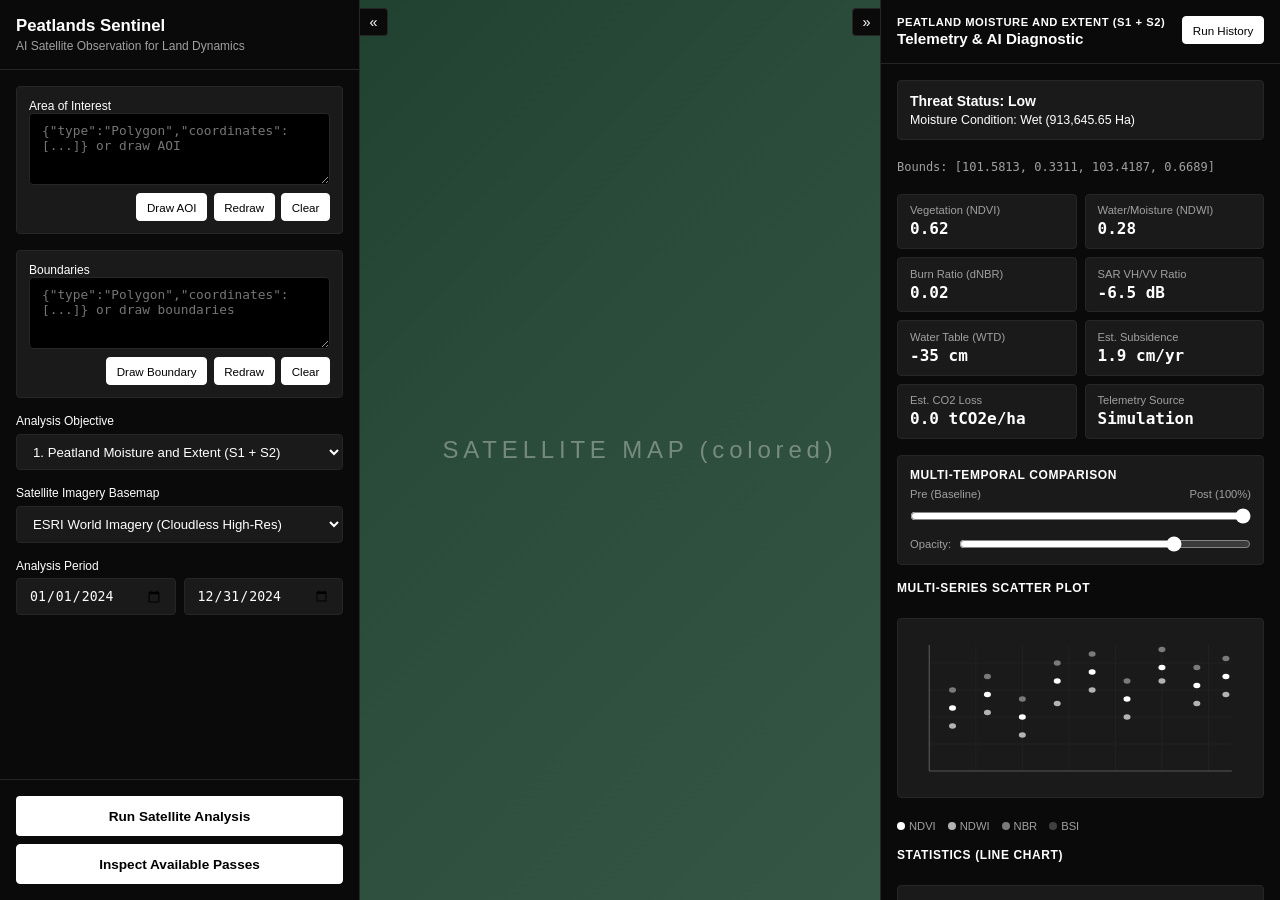
==== commit 5dbc1f68: "style: rename AOI label, white card titles" ====
--- a/docs/design-mockup.html
+++ b/docs/design-mockup.html
@@ -35,7 +35,7 @@
     .collapse-btn:hover { color: var(--text); border-color: var(--text); }
     .sidebar-body { padding: 1rem; display: flex; flex-direction: column; gap: 1rem; overflow-y: auto; flex: 1; }
     .section { display: flex; flex-direction: column; gap: 0.35rem; }
-    .label { font-size: 0.75rem; font-weight: 500; color: var(--muted); }
+    .label { font-size: 0.75rem; font-weight: 500; color: var(--text); }
     .textarea { width: 100%; min-height: 72px; background: var(--bg); border: 1px solid var(--border); color: var(--text); border-radius: var(--radius); padding: 0.55rem 0.75rem; font-size: 0.8rem; font-family: ui-monospace, monospace; resize: vertical; }
     .row { display: flex; gap: 0.5rem; align-items: center; }
     .input { width: 100%; background: var(--subtle); border: 1px solid var(--border); color: var(--text); border-radius: var(--radius); padding: 0.55rem 0.75rem; font-size: 0.825rem; }
@@ -99,7 +99,7 @@
       </div>
       <div class="sidebar-body">
         <div class="card">
-          <div class="label">Location Preset (AOI)</div>
+          <div class="label">Area of Interest</div>
           <textarea class="textarea" placeholder='{"type":"Polygon","coordinates":[...]} or draw AOI'></textarea>
           <div class="btn-row">
             <button class="btn-sm">Draw AOI</button>
